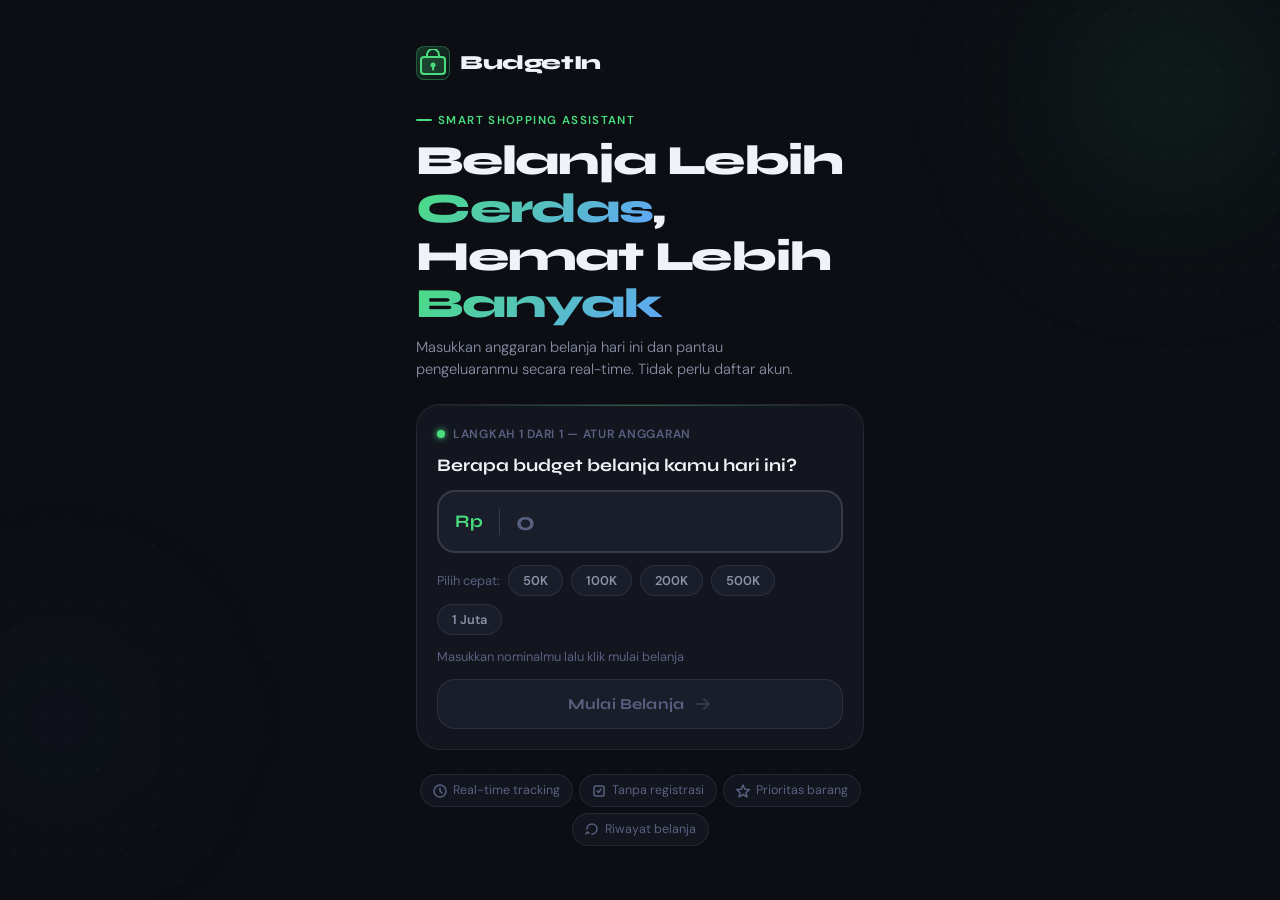
==== pages/dashboard.html @ 323b800f "Move all web files to the root directory for Vercel deployment" ====
<!DOCTYPE html>
<html lang="id">
<head>
  <meta charset="UTF-8" />
  <meta name="viewport" content="width=device-width, initial-scale=1.0" />
  <title>BudgetIn — Daftar Belanja</title>
  <link rel="preconnect" href="https://fonts.googleapis.com" />
  <link href="https://fonts.googleapis.com/css2?family=Syne:wght@400;600;700;800&family=DM+Sans:ital,wght@0,300;0,400;0,500;1,300&display=swap" rel="stylesheet" />
  <link rel="stylesheet" href="../css/base.css" />
  <link rel="stylesheet" href="../css/dashboard.css" />
</head>
<body>

  <!-- Top Navigation -->
  <nav class="topnav">
    <div class="nav-brand">
      <div class="brand-icon">
        <svg width="20" height="20" viewBox="0 0 28 28" fill="none">
          <rect x="2" y="8" width="24" height="17" rx="3" fill="currentColor" opacity="0.2"/>
          <rect x="2" y="8" width="24" height="17" rx="3" stroke="currentColor" stroke-width="2"/>
          <path d="M8 8V6a6 6 0 0 1 12 0v2" stroke="currentColor" stroke-width="2" stroke-linecap="round"/>
          <circle cx="14" cy="16" r="2.5" fill="currentColor"/>
        </svg>
      </div>
      <span>BudgetIn</span>
    </div>
    <div class="nav-actions">
      <button class="nav-btn" id="btnHistory" title="Riwayat">
        <svg width="18" height="18" viewBox="0 0 18 18" fill="none">
          <path d="M9 1C4.6 1 1 4.6 1 9s3.6 8 8 8 8-3.6 8-8" stroke="currentColor" stroke-width="1.5" stroke-linecap="round"/>
          <path d="M9 5v4l2.5 2.5" stroke="currentColor" stroke-width="1.5" stroke-linecap="round" stroke-linejoin="round"/>
          <path d="M13 1l2 2-2 2M15 3H11" stroke="currentColor" stroke-width="1.5" stroke-linecap="round" stroke-linejoin="round"/>
        </svg>
      </button>
      <button class="nav-btn nav-btn--danger" id="btnReset" title="Reset Sesi">
        <svg width="18" height="18" viewBox="0 0 18 18" fill="none">
          <path d="M3 9a6 6 0 1 0 1-3.3" stroke="currentColor" stroke-width="1.5" stroke-linecap="round"/>
          <path d="M1 4l2 2 2-2" stroke="currentColor" stroke-width="1.5" stroke-linecap="round" stroke-linejoin="round"/>
        </svg>
      </button>
    </div>
  </nav>

  <!-- Budget Overview Bar -->
  <section class="budget-overview" id="budgetOverview">
    <div class="overview-left">
      <div class="overview-label">Budget Awal</div>
      <div class="overview-amount" id="totalBudget">Rp 0</div>
    </div>
    <div class="overview-divider"></div>
    <div class="overview-center">
      <div class="overview-label">Terpakai</div>
      <div class="overview-amount overview-amount--spent" id="totalSpent">Rp 0</div>
    </div>
    <div class="overview-divider"></div>
    <div class="overview-right">
      <div class="overview-label">Sisa Dana</div>
      <div class="overview-amount overview-amount--remaining" id="totalRemaining">Rp 0</div>
    </div>
  </section>

  <!-- Budget Progress Bar -->
  <div class="progress-wrapper">
    <div class="progress-track">
      <div class="progress-fill" id="progressFill"></div>
    </div>
    <div class="progress-meta">
      <span id="progressPercent">0% terpakai</span>
      <span id="progressStatus" class="status-badge status--safe">Aman</span>
    </div>
  </div>

  <!-- Add Item Form -->
  <section class="add-item-section">
    <div class="section-header">
      <h2>Tambah Barang</h2>
      <span class="item-count" id="itemCount">0 barang</span>
    </div>

    <div class="add-form" id="addForm">
      <div class="form-row">
        <div class="form-field form-field--wide">
          <label>Nama Barang</label>
          <input type="text" id="itemName" class="form-input" placeholder="cth: Susu UHT Full Cream" autocomplete="off" />
        </div>
        <div class="form-field">
          <label>Prioritas</label>
          <select id="itemPriority" class="form-input form-select">
            <option value="wajib">⚡ Wajib</option>
            <option value="keinginan">✨ Keinginan</option>
          </select>
        </div>
      </div>
      <div class="form-row">
        <div class="form-field form-field--wide">
          <label>Estimasi Harga</label>
          <div class="price-input-wrap">
            <span class="price-prefix">Rp</span>
            <input type="text" id="itemPrice" class="form-input price-input" placeholder="0" inputmode="numeric" autocomplete="off" />
          </div>
        </div>
        <div class="form-field">
          <label>Qty</label>
          <div class="qty-control">
            <button class="qty-btn" id="qtyMinus">−</button>
            <input type="number" id="itemQty" class="form-input qty-input" value="1" min="1" max="99" />
            <button class="qty-btn" id="qtyPlus">+</button>
          </div>
        </div>
      </div>
      <button class="btn-add" id="btnAddItem">
        <svg width="16" height="16" viewBox="0 0 16 16" fill="none">
          <path d="M8 2v12M2 8h12" stroke="currentColor" stroke-width="2" stroke-linecap="round"/>
        </svg>
        Tambah ke Daftar
      </button>
    </div>
  </section>

  <!-- Shopping List -->
  <section class="list-section">
    <div class="list-tabs">
      <button class="tab-btn tab-btn--active" data-filter="all">Semua</button>
      <button class="tab-btn" data-filter="wajib">⚡ Wajib</button>
      <button class="tab-btn" data-filter="keinginan">✨ Keinginan</button>
      <button class="tab-btn" data-filter="checked">✓ Sudah Beli</button>
    </div>

    <div class="item-list" id="itemList">
      <!-- Empty state -->
      <div class="empty-state" id="emptyState">
        <div class="empty-icon">🛒</div>
        <p>Daftar belanjamu masih kosong.<br/>Tambahkan barang pertamamu!</p>
      </div>
    </div>
  </section>

  <!-- Floating Checkout Button -->
  <div class="checkout-bar" id="checkoutBar" style="display:none">
    <div class="checkout-summary">
      <span>Total checklist:</span>
      <strong id="checkoutTotal">Rp 0</strong>
    </div>
    <button class="btn-checkout" id="btnCheckout">
      Selesaikan Belanja
      <svg width="16" height="16" viewBox="0 0 16 16" fill="none">
        <path d="M3 8h10M9 4l4 4-4 4" stroke="currentColor" stroke-width="2" stroke-linecap="round" stroke-linejoin="round"/>
      </svg>
    </button>
  </div>

  <!-- Edit Price Modal -->
  <div class="modal-overlay" id="editModal" style="display:none">
    <div class="modal">
      <div class="modal-header">
        <h3>Ubah Harga Riil</h3>
        <button class="modal-close" id="modalClose">✕</button>
      </div>
      <p class="modal-desc">Update harga sesuai label di rak toko untuk akurasi lebih baik.</p>
      <input type="hidden" id="editItemId" />
      <div class="price-input-wrap">
        <span class="price-prefix">Rp</span>
        <input type="text" id="editPriceInput" class="form-input price-input" placeholder="0" inputmode="numeric" />
      </div>
      <div class="modal-actions">
        <button class="btn-secondary" id="modalCancel">Batal</button>
        <button class="btn-primary" id="modalSave">Simpan Harga</button>
      </div>
    </div>
  </div>

  <script src="../js/utils.js"></script>
  <script src="../js/dashboard.js"></script>
</body>
</html>
---- css/base.css ----
/* ===================================================
   base.css — BudgetIn Design System
   Tokens, Reset, Typography, Shared Components
   =================================================== */

/* ── Google Fonts already imported in HTML ── */

/* ── Design Tokens ── */
:root {
  /* Colors */
  --clr-bg:        #0c0e13;
  --clr-surface:   #13161f;
  --clr-surface-2: #1a1e2a;
  --clr-border:    rgba(255,255,255,0.08);
  --clr-border-2:  rgba(255,255,255,0.13);

  --clr-text:      #f0f2f7;
  --clr-text-2:    #8a91a8;
  --clr-text-3:    #5a6080;

  --clr-accent:    #4ade80;   /* green — safe */
  --clr-accent-2:  #34d399;
  --clr-warn:      #fbbf24;   /* yellow — warning */
  --clr-danger:    #f87171;   /* red — overbudget */
  --clr-blue:      #60a5fa;

  --clr-wajib:     #818cf8;   /* indigo */
  --clr-keinginan: #f472b6;   /* pink */

  /* Typography */
  --font-display: 'Syne', sans-serif;
  --font-body:    'DM Sans', sans-serif;

  /* Spacing */
  --space-xs:  4px;
  --space-sm:  8px;
  --space-md:  16px;
  --space-lg:  24px;
  --space-xl:  40px;

  /* Radius */
  --r-sm:  8px;
  --r-md:  12px;
  --r-lg:  18px;
  --r-xl:  24px;
  --r-full: 999px;

  /* Shadows */
  --shadow-sm:   0 1px 3px rgba(0,0,0,0.4);
  --shadow-md:   0 4px 16px rgba(0,0,0,0.4);
  --shadow-glow: 0 0 20px rgba(74,222,128,0.2);
}

/* ── Reset ── */
*, *::before, *::after {
  box-sizing: border-box;
  margin: 0;
  padding: 0;
}

html {
  font-size: 16px;
  -webkit-text-size-adjust: 100%;
}

body {
  font-family: var(--font-body);
  background: var(--clr-bg);
  color: var(--clr-text);
  min-height: 100vh;
  line-height: 1.5;
  -webkit-font-smoothing: antialiased;
  overflow-x: hidden;
}

a {
  color: inherit;
  text-decoration: none;
}

button {
  font-family: inherit;
  cursor: pointer;
  border: none;
  background: none;
  color: inherit;
  outline: none;
}

input, select, textarea {
  font-family: inherit;
  color: inherit;
  border: none;
  outline: none;
  background: none;
}

img { display: block; max-width: 100%; }

/* ── Background Decorations ── */
.bg-blob {
  position: fixed;
  border-radius: 50%;
  filter: blur(80px);
  pointer-events: none;
  z-index: 0;
}
.blob-1 {
  width: 340px;
  height: 340px;
  background: radial-gradient(circle, rgba(74,222,128,0.12) 0%, transparent 70%);
  top: -80px;
  right: -60px;
}
.blob-2 {
  width: 280px;
  height: 280px;
  background: radial-gradient(circle, rgba(96,165,250,0.08) 0%, transparent 70%);
  bottom: 40px;
  left: -80px;
}
.bg-dots {
  position: fixed;
  inset: 0;
  background-image: radial-gradient(circle, rgba(255,255,255,0.04) 1px, transparent 1px);
  background-size: 28px 28px;
  pointer-events: none;
  z-index: 0;
}

/* ── Navigation ── */
.topnav {
  position: sticky;
  top: 0;
  z-index: 50;
  display: flex;
  align-items: center;
  justify-content: space-between;
  padding: var(--space-md) var(--space-lg);
  background: rgba(12,14,19,0.85);
  backdrop-filter: blur(16px);
  border-bottom: 1px solid var(--clr-border);
}

.nav-brand {
  display: flex;
  align-items: center;
  gap: var(--space-sm);
  font-family: var(--font-display);
  font-weight: 700;
  font-size: 1.1rem;
  color: var(--clr-text);
}

.brand-icon {
  width: 34px;
  height: 34px;
  display: flex;
  align-items: center;
  justify-content: center;
  background: linear-gradient(135deg, rgba(74,222,128,0.2), rgba(74,222,128,0.05));
  border: 1px solid rgba(74,222,128,0.3);
  border-radius: var(--r-sm);
  color: var(--clr-accent);
}

.nav-actions {
  display: flex;
  gap: var(--space-sm);
}

.nav-btn {
  width: 36px;
  height: 36px;
  display: flex;
  align-items: center;
  justify-content: center;
  border-radius: var(--r-sm);
  background: var(--clr-surface-2);
  border: 1px solid var(--clr-border);
  color: var(--clr-text-2);
  transition: all 0.2s ease;
}
.nav-btn:hover {
  color: var(--clr-text);
  border-color: var(--clr-border-2);
}
.nav-btn--danger:hover {
  color: var(--clr-danger);
  border-color: rgba(248,113,113,0.3);
  background: rgba(248,113,113,0.08);
}

.back-btn {
  display: flex;
  align-items: center;
  gap: 6px;
  font-size: 0.875rem;
  color: var(--clr-text-2);
  padding: 6px 12px;
  border-radius: var(--r-full);
  border: 1px solid var(--clr-border);
  background: var(--clr-surface-2);
  transition: all 0.2s;
}
.back-btn:hover {
  color: var(--clr-text);
  border-color: var(--clr-border-2);
}

/* ── Form Elements ── */
.form-input {
  width: 100%;
  padding: 12px 14px;
  background: var(--clr-surface-2);
  border: 1px solid var(--clr-border);
  border-radius: var(--r-md);
  font-size: 0.95rem;
  color: var(--clr-text);
  transition: border-color 0.2s, box-shadow 0.2s;
}
.form-input:focus {
  border-color: rgba(74,222,128,0.5);
  box-shadow: 0 0 0 3px rgba(74,222,128,0.08);
}
.form-input::placeholder {
  color: var(--clr-text-3);
}

.form-select {
  appearance: none;
  cursor: pointer;
  background-image: url("data:image/svg+xml,%3Csvg xmlns='http://www.w3.org/2000/svg' width='12' height='12' viewBox='0 0 12 12'%3E%3Cpath d='M2 4l4 4 4-4' stroke='%238a91a8' stroke-width='1.5' stroke-linecap='round' stroke-linejoin='round' fill='none'/%3E%3C/svg%3E");
  background-repeat: no-repeat;
  background-position: right 12px center;
  padding-right: 36px;
}

/* ── Buttons ── */
.btn-primary {
  padding: 12px 22px;
  background: var(--clr-accent);
  color: #0c0e13;
  border-radius: var(--r-md);
  font-family: var(--font-display);
  font-weight: 600;
  font-size: 0.9rem;
  transition: all 0.2s ease;
}
.btn-primary:hover {
  background: var(--clr-accent-2);
  transform: translateY(-1px);
}

.btn-secondary {
  padding: 12px 22px;
  background: var(--clr-surface-2);
  color: var(--clr-text-2);
  border: 1px solid var(--clr-border);
  border-radius: var(--r-md);
  font-size: 0.9rem;
  transition: all 0.2s ease;
}
.btn-secondary:hover {
  color: var(--clr-text);
  border-color: var(--clr-border-2);
}

/* ── Empty State ── */
.empty-state {
  display: flex;
  flex-direction: column;
  align-items: center;
  justify-content: center;
  gap: var(--space-md);
  padding: var(--space-xl);
  text-align: center;
}
.empty-icon {
  font-size: 2.5rem;
  opacity: 0.6;
}
.empty-state p, .empty-state h3 {
  color: var(--clr-text-3);
  font-size: 0.9rem;
  line-height: 1.6;
}
.empty-state h3 {
  font-family: var(--font-display);
  font-weight: 600;
  color: var(--clr-text-2);
  font-size: 1rem;
}

/* ── Status Badges ── */
.status-badge {
  font-size: 0.75rem;
  font-weight: 600;
  padding: 3px 10px;
  border-radius: var(--r-full);
  text-transform: uppercase;
  letter-spacing: 0.05em;
}
.status--safe {
  background: rgba(74,222,128,0.12);
  color: var(--clr-accent);
  border: 1px solid rgba(74,222,128,0.2);
}
.status--warn {
  background: rgba(251,191,36,0.12);
  color: var(--clr-warn);
  border: 1px solid rgba(251,191,36,0.2);
}
.status--danger {
  background: rgba(248,113,113,0.12);
  color: var(--clr-danger);
  border: 1px solid rgba(248,113,113,0.2);
}

/* ── Priority Badges ── */
.priority-badge {
  display: inline-flex;
  align-items: center;
  gap: 4px;
  font-size: 0.72rem;
  font-weight: 600;
  padding: 2px 8px;
  border-radius: var(--r-full);
}
.priority-badge--wajib {
  background: rgba(129,140,248,0.12);
  color: var(--clr-wajib);
  border: 1px solid rgba(129,140,248,0.2);
}
.priority-badge--keinginan {
  background: rgba(244,114,182,0.12);
  color: var(--clr-keinginan);
  border: 1px solid rgba(244,114,182,0.2);
}

/* ── Price Input Wrap ── */
.price-input-wrap {
  position: relative;
  display: flex;
  align-items: center;
}
.price-prefix {
  position: absolute;
  left: 14px;
  font-size: 0.85rem;
  font-weight: 600;
  color: var(--clr-text-3);
  pointer-events: none;
}
.price-input-wrap .price-input {
  padding-left: 38px;
}

/* ── Toast ── */
.toast {
  position: fixed;
  bottom: 90px;
  left: 50%;
  transform: translateX(-50%);
  background: var(--clr-surface-2);
  border: 1px solid var(--clr-accent);
  color: var(--clr-accent);
  padding: 10px 20px;
  border-radius: var(--r-full);
  font-size: 0.875rem;
  font-weight: 500;
  z-index: 200;
  white-space: nowrap;
  animation: toastIn 0.3s ease;
}
@keyframes toastIn {
  from { opacity:0; transform: translateX(-50%) translateY(10px); }
  to   { opacity:1; transform: translateX(-50%) translateY(0); }
}

/* ── Dot indicators ── */
.dot {
  width: 8px;
  height: 8px;
  border-radius: 50%;
  display: inline-block;
}
.dot--green { background: var(--clr-accent); box-shadow: 0 0 6px var(--clr-accent); }
.dot--yellow { background: var(--clr-warn); }
.dot--red { background: var(--clr-danger); }

/* ── Animations ── */
@keyframes fadeUp {
  from { opacity:0; transform: translateY(16px); }
  to   { opacity:1; transform: translateY(0); }
}
@keyframes pulse {
  0%,100% { opacity: 1; }
  50% { opacity: 0.5; }
}
@keyframes slideIn {
  from { opacity:0; transform: translateX(-8px); }
  to   { opacity:1; transform: translateX(0); }
}
---- css/dashboard.css ----
/* ===================================================
   dashboard.css — BudgetIn Shopping Dashboard
   =================================================== */

body {
  padding-bottom: 100px;
}

/* ── Budget Overview Bar ── */
.budget-overview {
  display: flex;
  align-items: stretch;
  padding: var(--space-md) var(--space-lg);
  background: var(--clr-surface);
  border-bottom: 1px solid var(--clr-border);
  gap: 0;
  transition: background 0.5s ease;
}
.budget-overview.status-warn {
  background: linear-gradient(135deg, rgba(251,191,36,0.06), var(--clr-surface));
}
.budget-overview.status-danger {
  background: linear-gradient(135deg, rgba(248,113,113,0.08), var(--clr-surface));
  animation: dangerPulse 2s ease infinite;
}
@keyframes dangerPulse {
  0%,100% { background: linear-gradient(135deg, rgba(248,113,113,0.08), var(--clr-surface)); }
  50%      { background: linear-gradient(135deg, rgba(248,113,113,0.14), var(--clr-surface)); }
}

.overview-left,
.overview-center,
.overview-right {
  flex: 1;
  display: flex;
  flex-direction: column;
  gap: 4px;
  padding: var(--space-sm) var(--space-md);
}
.overview-left { padding-left: 0; }
.overview-right { padding-right: 0; text-align: right; }

.overview-divider {
  width: 1px;
  background: var(--clr-border);
  margin: var(--space-sm) 0;
  align-self: stretch;
}

.overview-label {
  font-size: 0.7rem;
  font-weight: 600;
  letter-spacing: 0.08em;
  text-transform: uppercase;
  color: var(--clr-text-3);
}
.overview-amount {
  font-family: var(--font-display);
  font-size: 1.05rem;
  font-weight: 700;
  color: var(--clr-text);
  letter-spacing: -0.02em;
  transition: color 0.3s;
}
.overview-amount--spent { color: var(--clr-warn); }
.overview-amount--remaining { color: var(--clr-accent); }
.overview-amount--remaining.danger { color: var(--clr-danger); }

/* ── Progress Bar ── */
.progress-wrapper {
  padding: 10px var(--space-lg);
  background: var(--clr-surface);
  border-bottom: 1px solid var(--clr-border);
}
.progress-track {
  height: 6px;
  background: var(--clr-surface-2);
  border-radius: var(--r-full);
  overflow: hidden;
  margin-bottom: 8px;
}
.progress-fill {
  height: 100%;
  border-radius: var(--r-full);
  background: var(--clr-accent);
  transition: width 0.5s cubic-bezier(0.4,0,0.2,1), background 0.4s ease;
  width: 0%;
  position: relative;
  overflow: hidden;
}
.progress-fill::after {
  content: '';
  position: absolute;
  top: 0;
  left: -60px;
  width: 40px;
  height: 100%;
  background: rgba(255,255,255,0.3);
  transform: skewX(-20deg);
  animation: shimmer 2s ease infinite;
}
@keyframes shimmer {
  0%  { left: -60px; }
  100%{ left: 120%; }
}

.progress-fill.warn   { background: var(--clr-warn); }
.progress-fill.danger { background: var(--clr-danger); }

.progress-meta {
  display: flex;
  justify-content: space-between;
  align-items: center;
}
.progress-meta span:first-child {
  font-size: 0.78rem;
  color: var(--clr-text-3);
}

/* ── Add Item Section ── */
.add-item-section {
  padding: var(--space-lg);
}
.section-header {
  display: flex;
  align-items: center;
  justify-content: space-between;
  margin-bottom: var(--space-md);
}
.section-header h2 {
  font-family: var(--font-display);
  font-size: 1rem;
  font-weight: 700;
  color: var(--clr-text);
}
.item-count {
  font-size: 0.78rem;
  color: var(--clr-text-3);
  background: var(--clr-surface-2);
  padding: 3px 10px;
  border-radius: var(--r-full);
  border: 1px solid var(--clr-border);
}

.add-form {
  background: var(--clr-surface);
  border: 1px solid var(--clr-border);
  border-radius: var(--r-xl);
  padding: var(--space-md);
  display: flex;
  flex-direction: column;
  gap: 12px;
  position: relative;
  overflow: hidden;
}
.add-form::before {
  content: '';
  position: absolute;
  top: 0; left: 0; right: 0;
  height: 1px;
  background: linear-gradient(90deg, transparent, rgba(74,222,128,0.3), transparent);
}

.form-row {
  display: flex;
  gap: 10px;
}
.form-field {
  display: flex;
  flex-direction: column;
  gap: 6px;
}
.form-field--wide { flex: 1; }
.form-field label {
  font-size: 0.72rem;
  font-weight: 600;
  letter-spacing: 0.06em;
  text-transform: uppercase;
  color: var(--clr-text-3);
  padding-left: 2px;
}

/* ── Quantity Control ── */
.qty-control {
  display: flex;
  align-items: center;
  background: var(--clr-surface-2);
  border: 1px solid var(--clr-border);
  border-radius: var(--r-md);
  overflow: hidden;
}
.qty-btn {
  width: 36px;
  height: 100%;
  display: flex;
  align-items: center;
  justify-content: center;
  font-size: 1.1rem;
  color: var(--clr-text-2);
  transition: all 0.2s;
  flex-shrink: 0;
  padding: 8px 0;
}
.qty-btn:hover {
  background: rgba(74,222,128,0.1);
  color: var(--clr-accent);
}
.qty-input {
  width: 42px;
  text-align: center;
  padding: 10px 0;
  font-weight: 600;
  font-size: 0.95rem;
  border-left: 1px solid var(--clr-border);
  border-right: 1px solid var(--clr-border);
}
.qty-input::-webkit-outer-spin-button,
.qty-input::-webkit-inner-spin-button { -webkit-appearance: none; }

/* ── Add Button ── */
.btn-add {
  display: flex;
  align-items: center;
  justify-content: center;
  gap: 8px;
  padding: 13px;
  background: rgba(74,222,128,0.1);
  border: 1px dashed rgba(74,222,128,0.4);
  border-radius: var(--r-md);
  color: var(--clr-accent);
  font-family: var(--font-display);
  font-weight: 600;
  font-size: 0.9rem;
  transition: all 0.2s;
}
.btn-add:hover {
  background: rgba(74,222,128,0.18);
  border-style: solid;
  transform: translateY(-1px);
}

/* ── List Section ── */
.list-section {
  padding: 0 var(--space-lg) var(--space-lg);
}
.list-tabs {
  display: flex;
  gap: 6px;
  overflow-x: auto;
  padding-bottom: var(--space-md);
  scrollbar-width: none;
}
.list-tabs::-webkit-scrollbar { display: none; }

.tab-btn {
  padding: 7px 16px;
  border-radius: var(--r-full);
  font-size: 0.8rem;
  font-weight: 600;
  white-space: nowrap;
  color: var(--clr-text-3);
  border: 1px solid var(--clr-border);
  background: var(--clr-surface);
  transition: all 0.2s;
}
.tab-btn:hover {
  color: var(--clr-text-2);
  border-color: var(--clr-border-2);
}
.tab-btn--active {
  background: var(--clr-accent);
  color: #0c0e13;
  border-color: var(--clr-accent);
}

/* ── Item List ── */
.item-list {
  display: flex;
  flex-direction: column;
  gap: 10px;
}

/* ── Item Card ── */
.item-card {
  display: flex;
  align-items: center;
  gap: 12px;
  background: var(--clr-surface);
  border: 1px solid var(--clr-border);
  border-radius: var(--r-lg);
  padding: 14px;
  transition: all 0.25s ease;
  animation: slideIn 0.3s ease;
}
.item-card:hover {
  border-color: var(--clr-border-2);
  transform: translateX(2px);
}
.item-card.checked {
  opacity: 0.55;
}
.item-card.checked .item-name {
  text-decoration: line-through;
  color: var(--clr-text-3);
}

.item-checkbox {
  width: 22px;
  height: 22px;
  border-radius: 7px;
  border: 2px solid var(--clr-border-2);
  display: flex;
  align-items: center;
  justify-content: center;
  flex-shrink: 0;
  cursor: pointer;
  transition: all 0.2s;
  background: transparent;
}
.item-checkbox.checked-box {
  background: var(--clr-accent);
  border-color: var(--clr-accent);
  color: #0c0e13;
}

.item-body {
  flex: 1;
  min-width: 0;
}
.item-name-row {
  display: flex;
  align-items: center;
  gap: 8px;
  margin-bottom: 4px;
  flex-wrap: wrap;
}
.item-name {
  font-family: var(--font-display);
  font-weight: 600;
  font-size: 0.92rem;
  color: var(--clr-text);
  transition: color 0.2s;
}
.item-meta {
  font-size: 0.78rem;
  color: var(--clr-text-3);
}

.item-right {
  display: flex;
  flex-direction: column;
  align-items: flex-end;
  gap: 6px;
  flex-shrink: 0;
}
.item-price {
  font-family: var(--font-display);
  font-weight: 700;
  font-size: 0.95rem;
  color: var(--clr-text);
}
.item-actions {
  display: flex;
  gap: 6px;
}
.item-action-btn {
  width: 26px;
  height: 26px;
  display: flex;
  align-items: center;
  justify-content: center;
  border-radius: 6px;
  background: var(--clr-surface-2);
  color: var(--clr-text-3);
  font-size: 0.75rem;
  transition: all 0.2s;
}
.item-action-btn:hover {
  color: var(--clr-text);
  background: var(--clr-surface-2);
}
.item-action-btn--delete:hover {
  color: var(--clr-danger);
  background: rgba(248,113,113,0.1);
}
.item-action-btn--edit:hover {
  color: var(--clr-blue);
  background: rgba(96,165,250,0.1);
}

/* ── Checkout Bar ── */
.checkout-bar {
  position: fixed;
  bottom: 0; left: 0; right: 0;
  z-index: 40;
  display: flex;
  align-items: center;
  justify-content: space-between;
  gap: var(--space-md);
  padding: var(--space-md) var(--space-lg);
  background: rgba(19,22,31,0.95);
  backdrop-filter: blur(20px);
  border-top: 1px solid var(--clr-border);
  animation: slideUp 0.3s ease;
}
@keyframes slideUp {
  from { transform: translateY(100%); }
  to   { transform: translateY(0); }
}
.checkout-summary {
  display: flex;
  flex-direction: column;
  gap: 2px;
}
.checkout-summary span {
  font-size: 0.75rem;
  color: var(--clr-text-3);
}
.checkout-summary strong {
  font-family: var(--font-display);
  font-weight: 700;
  font-size: 1.05rem;
  color: var(--clr-accent);
}

.btn-checkout {
  display: flex;
  align-items: center;
  gap: 8px;
  padding: 13px 22px;
  background: var(--clr-accent);
  color: #0c0e13;
  border-radius: var(--r-md);
  font-family: var(--font-display);
  font-weight: 700;
  font-size: 0.9rem;
  white-space: nowrap;
  transition: all 0.2s;
}
.btn-checkout:hover {
  transform: translateY(-2px);
  box-shadow: 0 6px 20px rgba(74,222,128,0.3);
}

/* ── Edit Modal ── */
.modal-overlay {
  position: fixed;
  inset: 0;
  z-index: 100;
  background: rgba(0,0,0,0.65);
  backdrop-filter: blur(8px);
  display: flex;
  align-items: flex-end;
  padding: 0;
  animation: fadeIn 0.2s ease;
}
@keyframes fadeIn {
  from { opacity: 0; }
  to   { opacity: 1; }
}

.modal {
  width: 100%;
  max-width: 480px;
  margin: 0 auto;
  background: var(--clr-surface);
  border: 1px solid var(--clr-border-2);
  border-radius: var(--r-xl) var(--r-xl) 0 0;
  padding: var(--space-lg);
  display: flex;
  flex-direction: column;
  gap: var(--space-md);
  animation: modalUp 0.3s cubic-bezier(0.4,0,0.2,1);
}
@keyframes modalUp {
  from { transform: translateY(30px); opacity: 0; }
  to   { transform: translateY(0);    opacity: 1; }
}

.modal-header {
  display: flex;
  align-items: center;
  justify-content: space-between;
}
.modal-header h3 {
  font-family: var(--font-display);
  font-weight: 700;
  font-size: 1.1rem;
}
.modal-close {
  width: 28px;
  height: 28px;
  display: flex;
  align-items: center;
  justify-content: center;
  border-radius: 50%;
  background: var(--clr-surface-2);
  color: var(--clr-text-3);
  font-size: 0.75rem;
  transition: all 0.2s;
}
.modal-close:hover {
  color: var(--clr-text);
  background: var(--clr-border-2);
}

.modal-desc {
  font-size: 0.85rem;
  color: var(--clr-text-2);
}
.modal-actions {
  display: flex;
  gap: 10px;
}
.modal-actions button { flex: 1; }
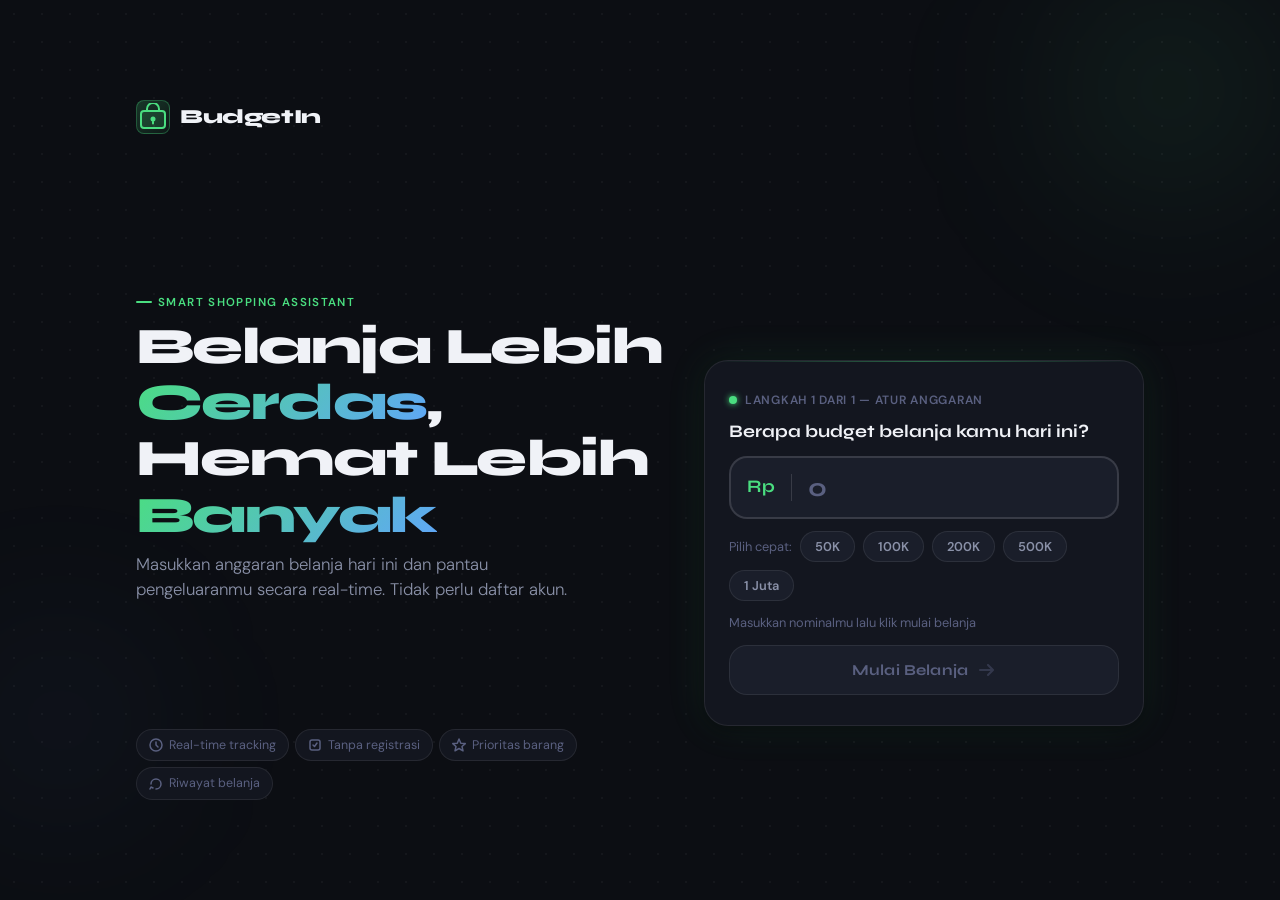
==== commit 9c5e574b: "feat: adjust UI to be responsive and beautiful on web desktop" ====
--- a/pages/dashboard.html
+++ b/pages/dashboard.html
@@ -41,99 +41,103 @@
     </div>
   </nav>
 
-  <!-- Budget Overview Bar -->
-  <section class="budget-overview" id="budgetOverview">
-    <div class="overview-left">
-      <div class="overview-label">Budget Awal</div>
-      <div class="overview-amount" id="totalBudget">Rp 0</div>
-    </div>
-    <div class="overview-divider"></div>
-    <div class="overview-center">
-      <div class="overview-label">Terpakai</div>
-      <div class="overview-amount overview-amount--spent" id="totalSpent">Rp 0</div>
-    </div>
-    <div class="overview-divider"></div>
-    <div class="overview-right">
-      <div class="overview-label">Sisa Dana</div>
-      <div class="overview-amount overview-amount--remaining" id="totalRemaining">Rp 0</div>
-    </div>
-  </section>
+  <main class="dashboard-container">
+    <!-- Budget Overview Bar -->
+    <section class="budget-overview" id="budgetOverview">
+      <div class="overview-left">
+        <div class="overview-label">Budget Awal</div>
+        <div class="overview-amount" id="totalBudget">Rp 0</div>
+      </div>
+      <div class="overview-divider"></div>
+      <div class="overview-center">
+        <div class="overview-label">Terpakai</div>
+        <div class="overview-amount overview-amount--spent" id="totalSpent">Rp 0</div>
+      </div>
+      <div class="overview-divider"></div>
+      <div class="overview-right">
+        <div class="overview-label">Sisa Dana</div>
+        <div class="overview-amount overview-amount--remaining" id="totalRemaining">Rp 0</div>
+      </div>
+    </section>
 
-  <!-- Budget Progress Bar -->
-  <div class="progress-wrapper">
-    <div class="progress-track">
-      <div class="progress-fill" id="progressFill"></div>
-    </div>
-    <div class="progress-meta">
-      <span id="progressPercent">0% terpakai</span>
-      <span id="progressStatus" class="status-badge status--safe">Aman</span>
-    </div>
-  </div>
-
-  <!-- Add Item Form -->
-  <section class="add-item-section">
-    <div class="section-header">
-      <h2>Tambah Barang</h2>
-      <span class="item-count" id="itemCount">0 barang</span>
+    <!-- Budget Progress Bar -->
+    <div class="progress-wrapper">
+      <div class="progress-track">
+        <div class="progress-fill" id="progressFill"></div>
+      </div>
+      <div class="progress-meta">
+        <span id="progressPercent">0% terpakai</span>
+        <span id="progressStatus" class="status-badge status--safe">Aman</span>
+      </div>
     </div>
 
-    <div class="add-form" id="addForm">
-      <div class="form-row">
-        <div class="form-field form-field--wide">
-          <label>Nama Barang</label>
-          <input type="text" id="itemName" class="form-input" placeholder="cth: Susu UHT Full Cream" autocomplete="off" />
+    <div class="dashboard-content">
+      <!-- Add Item Form -->
+      <section class="add-item-section">
+        <div class="section-header">
+          <h2>Tambah Barang</h2>
+          <span class="item-count" id="itemCount">0 barang</span>
         </div>
-        <div class="form-field">
-          <label>Prioritas</label>
-          <select id="itemPriority" class="form-input form-select">
-            <option value="wajib">⚡ Wajib</option>
-            <option value="keinginan">✨ Keinginan</option>
-          </select>
+
+        <div class="add-form" id="addForm">
+          <div class="form-row">
+            <div class="form-field form-field--wide">
+              <label>Nama Barang</label>
+              <input type="text" id="itemName" class="form-input" placeholder="cth: Susu UHT Full Cream" autocomplete="off" />
+            </div>
+            <div class="form-field">
+              <label>Prioritas</label>
+              <select id="itemPriority" class="form-input form-select">
+                <option value="wajib">⚡ Wajib</option>
+                <option value="keinginan">✨ Keinginan</option>
+              </select>
+            </div>
+          </div>
+          <div class="form-row">
+            <div class="form-field form-field--wide">
+              <label>Estimasi Harga</label>
+              <div class="price-input-wrap">
+                <span class="price-prefix">Rp</span>
+                <input type="text" id="itemPrice" class="form-input price-input" placeholder="0" inputmode="numeric" autocomplete="off" />
+              </div>
+            </div>
+            <div class="form-field">
+              <label>Qty</label>
+              <div class="qty-control">
+                <button class="qty-btn" id="qtyMinus">−</button>
+                <input type="number" id="itemQty" class="form-input qty-input" value="1" min="1" max="99" />
+                <button class="qty-btn" id="qtyPlus">+</button>
+              </div>
+            </div>
+          </div>
+          <button class="btn-add" id="btnAddItem">
+            <svg width="16" height="16" viewBox="0 0 16 16" fill="none">
+              <path d="M8 2v12M2 8h12" stroke="currentColor" stroke-width="2" stroke-linecap="round"/>
+            </svg>
+            Tambah ke Daftar
+          </button>
         </div>
-      </div>
-      <div class="form-row">
-        <div class="form-field form-field--wide">
-          <label>Estimasi Harga</label>
-          <div class="price-input-wrap">
-            <span class="price-prefix">Rp</span>
-            <input type="text" id="itemPrice" class="form-input price-input" placeholder="0" inputmode="numeric" autocomplete="off" />
+      </section>
+
+      <!-- Shopping List -->
+      <section class="list-section">
+        <div class="list-tabs">
+          <button class="tab-btn tab-btn--active" data-filter="all">Semua</button>
+          <button class="tab-btn" data-filter="wajib">⚡ Wajib</button>
+          <button class="tab-btn" data-filter="keinginan">✨ Keinginan</button>
+          <button class="tab-btn" data-filter="checked">✓ Sudah Beli</button>
+        </div>
+
+        <div class="item-list" id="itemList">
+          <!-- Empty state -->
+          <div class="empty-state" id="emptyState">
+            <div class="empty-icon">🛒</div>
+            <p>Daftar belanjamu masih kosong.<br/>Tambahkan barang pertamamu!</p>
           </div>
         </div>
-        <div class="form-field">
-          <label>Qty</label>
-          <div class="qty-control">
-            <button class="qty-btn" id="qtyMinus">−</button>
-            <input type="number" id="itemQty" class="form-input qty-input" value="1" min="1" max="99" />
-            <button class="qty-btn" id="qtyPlus">+</button>
-          </div>
-        </div>
-      </div>
-      <button class="btn-add" id="btnAddItem">
-        <svg width="16" height="16" viewBox="0 0 16 16" fill="none">
-          <path d="M8 2v12M2 8h12" stroke="currentColor" stroke-width="2" stroke-linecap="round"/>
-        </svg>
-        Tambah ke Daftar
-      </button>
+      </section>
     </div>
-  </section>
-
-  <!-- Shopping List -->
-  <section class="list-section">
-    <div class="list-tabs">
-      <button class="tab-btn tab-btn--active" data-filter="all">Semua</button>
-      <button class="tab-btn" data-filter="wajib">⚡ Wajib</button>
-      <button class="tab-btn" data-filter="keinginan">✨ Keinginan</button>
-      <button class="tab-btn" data-filter="checked">✓ Sudah Beli</button>
-    </div>
-
-    <div class="item-list" id="itemList">
-      <!-- Empty state -->
-      <div class="empty-state" id="emptyState">
-        <div class="empty-icon">🛒</div>
-        <p>Daftar belanjamu masih kosong.<br/>Tambahkan barang pertamamu!</p>
-      </div>
-    </div>
-  </section>
+  </main>
 
   <!-- Floating Checkout Button -->
   <div class="checkout-bar" id="checkoutBar" style="display:none">
--- a/css/dashboard.css
+++ b/css/dashboard.css
@@ -513,3 +513,75 @@
   gap: 10px;
 }
 .modal-actions button { flex: 1; }
+
+/* ── Responsive adjustments for Web/Desktop (min-width: 992px) ── */
+@media (min-width: 992px) {
+  .dashboard-container {
+    max-width: 1040px;
+    margin: 0 auto;
+    padding: 0 var(--space-md);
+  }
+
+  .budget-overview {
+    margin-top: var(--space-lg);
+    border-radius: var(--r-xl) var(--r-xl) 0 0;
+    border: 1px solid var(--clr-border);
+    border-bottom: none;
+    padding: 24px 30px;
+  }
+
+  .progress-wrapper {
+    border-radius: 0 0 var(--r-xl) var(--r-xl);
+    border: 1px solid var(--clr-border);
+    border-top: none;
+    margin-bottom: var(--space-xl);
+    padding: 14px 30px 20px;
+  }
+
+  .dashboard-content {
+    display: grid;
+    grid-template-columns: 1fr 1.2fr;
+    gap: var(--space-xl);
+    align-items: start;
+  }
+
+  .add-item-section {
+    padding: 0;
+  }
+
+  .list-section {
+    padding: 0;
+  }
+
+  .checkout-bar {
+    max-width: 1040px;
+    left: 50%;
+    transform: translateX(-50%);
+    border-radius: var(--r-xl) var(--r-xl) 0 0;
+    border: 1px solid var(--clr-border);
+    border-bottom: none;
+    padding: 16px 30px;
+  }
+}
+
+/* ── Responsive modal dialog (min-width: 768px) ── */
+@media (min-width: 768px) {
+  .modal-overlay {
+    align-items: center;
+    justify-content: center;
+    padding: var(--space-md);
+  }
+
+  .modal {
+    border-radius: var(--r-xl);
+    transform: translateY(0);
+    box-shadow: var(--shadow-md), 0 20px 40px rgba(0,0,0,0.5);
+    animation: modalScaleIn 0.3s cubic-bezier(0.34, 1.56, 0.64, 1);
+  }
+}
+
+@keyframes modalScaleIn {
+  from { transform: scale(0.9); opacity: 0; }
+  to   { transform: scale(1);   opacity: 1; }
+}
+
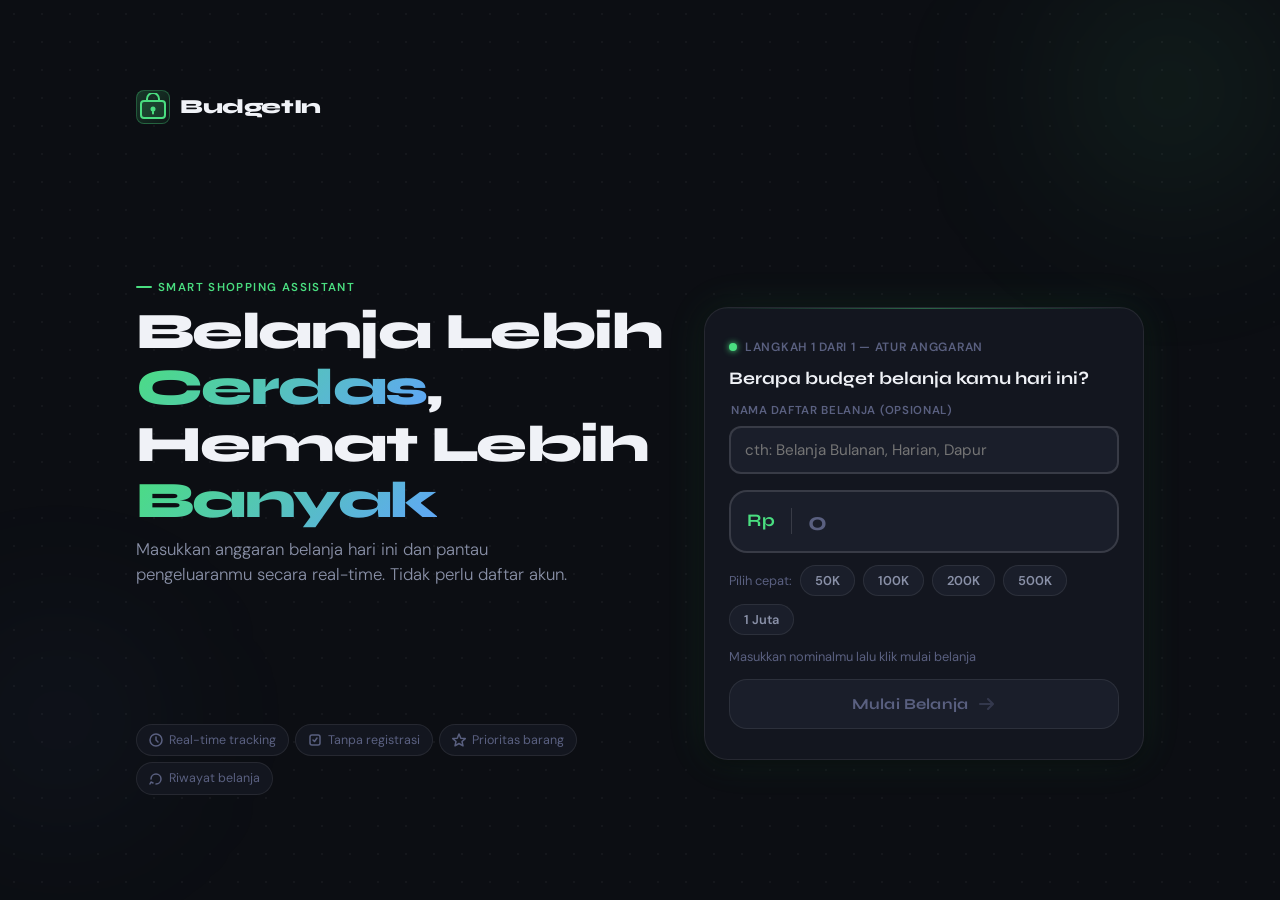
==== commit f5e11154: "feat: implement multi-session and shopping list switcher" ====
--- a/pages/dashboard.html
+++ b/pages/dashboard.html
@@ -22,7 +22,27 @@
           <circle cx="14" cy="16" r="2.5" fill="currentColor"/>
         </svg>
       </div>
-      <span>BudgetIn</span>
+      <div class="session-selector-wrap">
+        <button class="session-selector-btn" id="btnSwitchSession" title="Pindah Sesi Belanja">
+          <span id="currentSessionName">Memuat...</span>
+          <svg width="12" height="12" viewBox="0 0 12 12" fill="none" class="selector-arrow">
+            <path d="M2 4l4 4 4-4" stroke="currentColor" stroke-width="1.8" stroke-linecap="round" stroke-linejoin="round"/>
+          </svg>
+        </button>
+        <div class="session-dropdown" id="sessionDropdown" style="display:none">
+          <div class="dropdown-header">Sesi Belanja Aktif</div>
+          <div class="dropdown-list" id="dropdownSessionList">
+            <!-- Active sessions will be rendered by JS -->
+          </div>
+          <div class="dropdown-divider"></div>
+          <button class="dropdown-action-btn" id="btnCreateNewSession">
+            <svg width="12" height="12" viewBox="0 0 12 12" fill="none">
+              <path d="M6 2v8M2 6h8" stroke="currentColor" stroke-width="2" stroke-linecap="round"/>
+            </svg>
+            Sesi Belanja Baru
+          </button>
+        </div>
+      </div>
     </div>
     <div class="nav-actions">
       <button class="nav-btn" id="btnHistory" title="Riwayat">
--- a/css/dashboard.css
+++ b/css/dashboard.css
@@ -585,3 +585,196 @@
   to   { transform: scale(1);   opacity: 1; }
 }
 
+/* ── Session Selector & Dropdown Styling ── */
+.session-selector-wrap {
+  position: relative;
+}
+
+.session-selector-btn {
+  display: flex;
+  align-items: center;
+  gap: 8px;
+  padding: 6px 14px;
+  border-radius: var(--r-md);
+  background: var(--clr-surface-2);
+  border: 1px solid var(--clr-border);
+  color: var(--clr-text);
+  font-family: var(--font-display);
+  font-weight: 700;
+  font-size: 1.05rem;
+  letter-spacing: -0.02em;
+  transition: all 0.25s cubic-bezier(0.4, 0, 0.2, 1);
+}
+
+.session-selector-btn:hover {
+  background: rgba(74, 222, 128, 0.08);
+  border-color: rgba(74, 222, 128, 0.3);
+}
+
+.selector-arrow {
+  color: var(--clr-text-3);
+  transition: transform 0.25s ease;
+}
+
+.session-selector-btn:hover .selector-arrow {
+  color: var(--clr-accent);
+}
+
+.session-selector-btn.active .selector-arrow {
+  transform: rotate(180deg);
+  color: var(--clr-accent);
+}
+
+/* Dropdown Menu Box */
+.session-dropdown {
+  position: absolute;
+  top: 100%;
+  left: 0;
+  margin-top: 10px;
+  width: 290px;
+  background: rgba(19, 22, 31, 0.96);
+  backdrop-filter: blur(20px);
+  -webkit-backdrop-filter: blur(20px);
+  border: 1px solid var(--clr-border-2);
+  border-radius: var(--r-lg);
+  box-shadow: 0 10px 30px rgba(0,0,0,0.5), var(--shadow-glow);
+  z-index: 100;
+  padding: 12px;
+  display: flex;
+  flex-direction: column;
+  gap: 8px;
+  animation: dropdownFadeIn 0.25s cubic-bezier(0.16, 1, 0.3, 1) both;
+  transform-origin: top left;
+}
+
+@keyframes dropdownFadeIn {
+  from { opacity: 0; transform: scale(0.95) translateY(-8px); }
+  to   { opacity: 1; transform: scale(1) translateY(0); }
+}
+
+.dropdown-header {
+  font-size: 0.72rem;
+  font-weight: 600;
+  letter-spacing: 0.08em;
+  text-transform: uppercase;
+  color: var(--clr-text-3);
+  padding: 4px 6px 2px;
+}
+
+.dropdown-list {
+  display: flex;
+  flex-direction: column;
+  gap: 6px;
+  max-height: 240px;
+  overflow-y: auto;
+  scrollbar-width: thin;
+}
+
+/* Custom Scrollbar for dropdown list */
+.dropdown-list::-webkit-scrollbar {
+  width: 4px;
+}
+.dropdown-list::-webkit-scrollbar-thumb {
+  background: var(--clr-border-2);
+  border-radius: var(--r-full);
+}
+
+/* Individual Session Option */
+.dropdown-item {
+  display: flex;
+  align-items: center;
+  justify-content: space-between;
+  padding: 10px 12px;
+  border-radius: var(--r-md);
+  background: rgba(255, 255, 255, 0.02);
+  border: 1px solid transparent;
+  transition: all 0.2s ease;
+  cursor: pointer;
+  width: 100%;
+  text-align: left;
+}
+
+.dropdown-item:hover {
+  background: rgba(255, 255, 255, 0.05);
+  border-color: var(--clr-border);
+}
+
+.dropdown-item.active {
+  background: rgba(74, 222, 128, 0.08);
+  border-color: rgba(74, 222, 128, 0.2);
+}
+
+.dropdown-item-left {
+  display: flex;
+  flex-direction: column;
+  gap: 3px;
+  min-width: 0;
+  flex: 1;
+}
+
+.dropdown-item-name {
+  font-size: 0.88rem;
+  font-weight: 600;
+  color: var(--clr-text-2);
+  white-space: nowrap;
+  overflow: hidden;
+  text-overflow: ellipsis;
+}
+
+.dropdown-item.active .dropdown-item-name {
+  color: var(--clr-text);
+}
+
+.dropdown-item-meta {
+  font-size: 0.72rem;
+  color: var(--clr-text-3);
+}
+
+.dropdown-item.active .dropdown-item-meta {
+  color: var(--clr-text-2);
+}
+
+.dropdown-item-dot {
+  width: 8px;
+  height: 8px;
+  border-radius: 50%;
+  background: var(--clr-text-3);
+  margin-left: 8px;
+  flex-shrink: 0;
+}
+
+.dropdown-item.active .dropdown-item-dot {
+  background: var(--clr-accent);
+  box-shadow: 0 0 6px var(--clr-accent);
+}
+
+.dropdown-divider {
+  height: 1px;
+  background: var(--clr-border);
+  margin: 4px 0;
+}
+
+/* Action button inside dropdown */
+.dropdown-action-btn {
+  display: flex;
+  align-items: center;
+  justify-content: center;
+  gap: 6px;
+  padding: 10px;
+  border-radius: var(--r-md);
+  background: var(--clr-accent);
+  color: #0c0e13;
+  font-family: var(--font-display);
+  font-weight: 700;
+  font-size: 0.82rem;
+  transition: all 0.2s;
+  cursor: pointer;
+  border: none;
+}
+
+.dropdown-action-btn:hover {
+  background: var(--clr-accent-2);
+  transform: translateY(-1px);
+}
+
+
